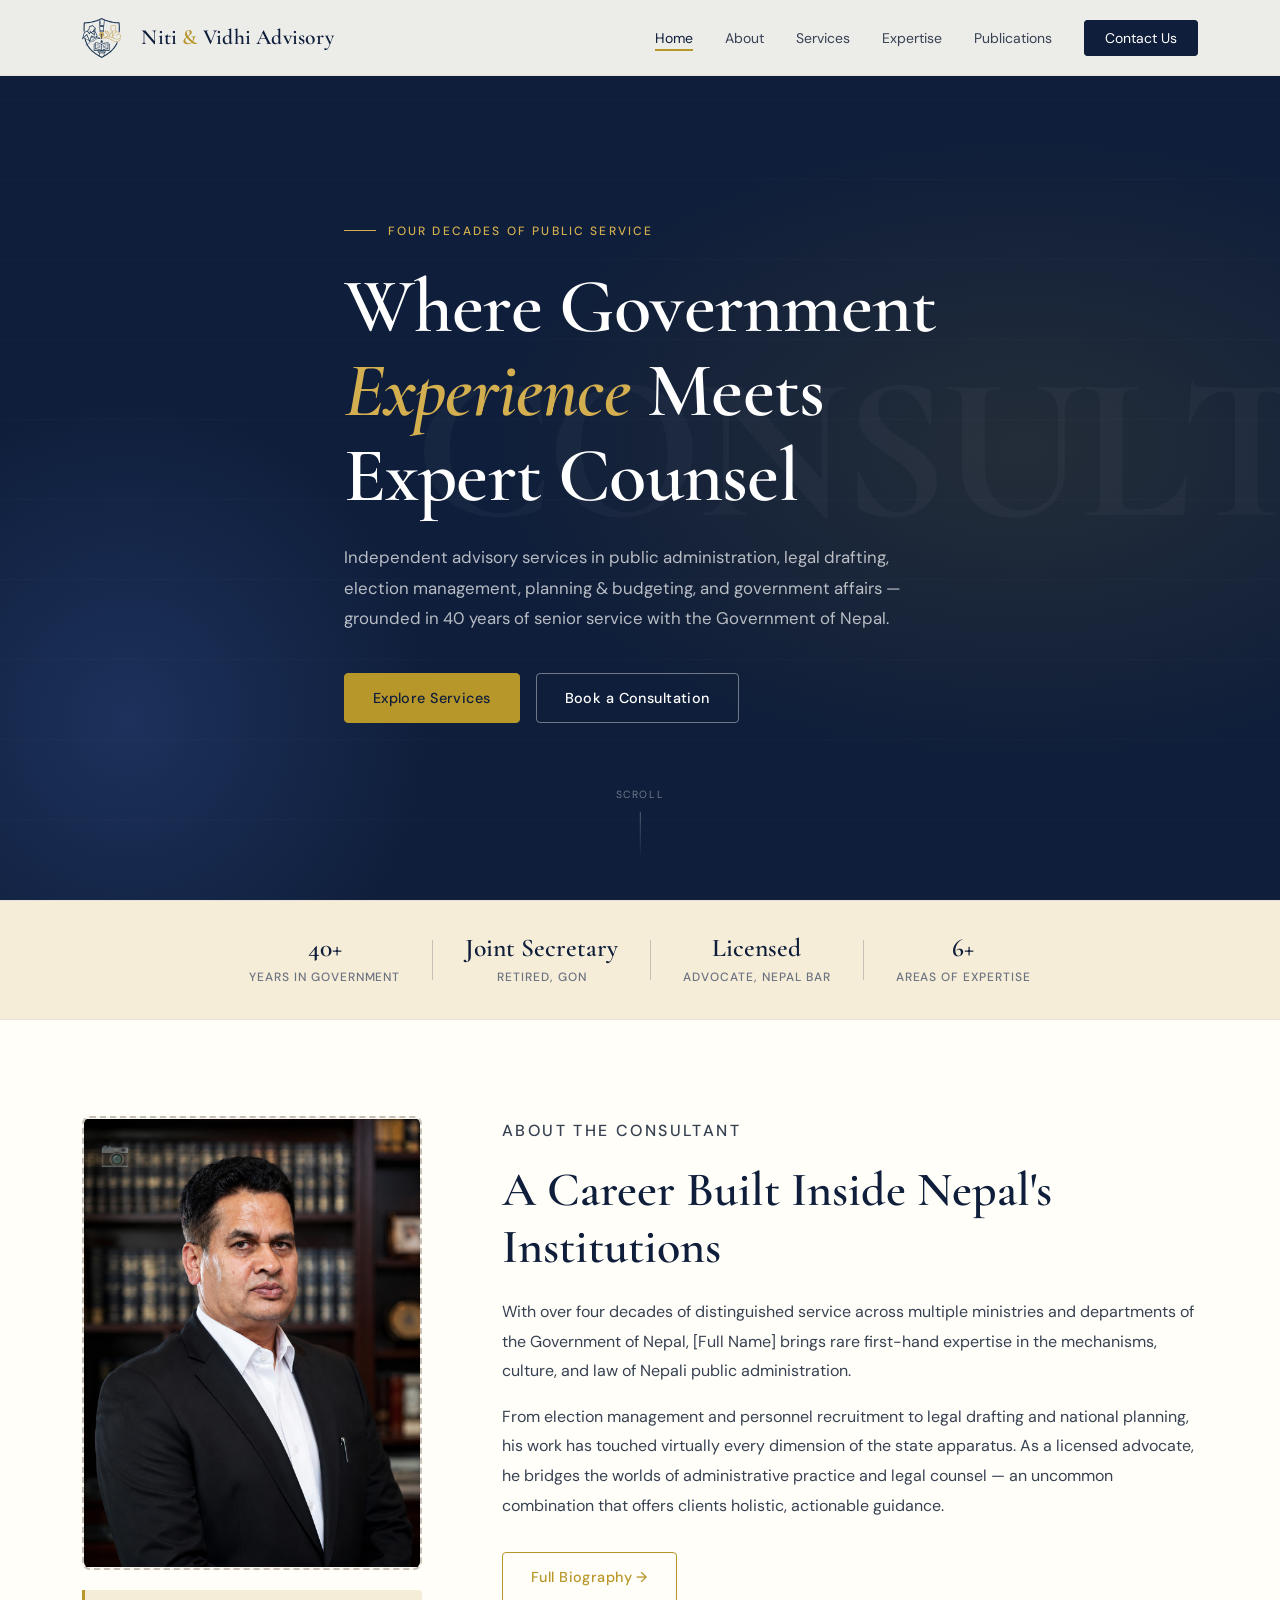
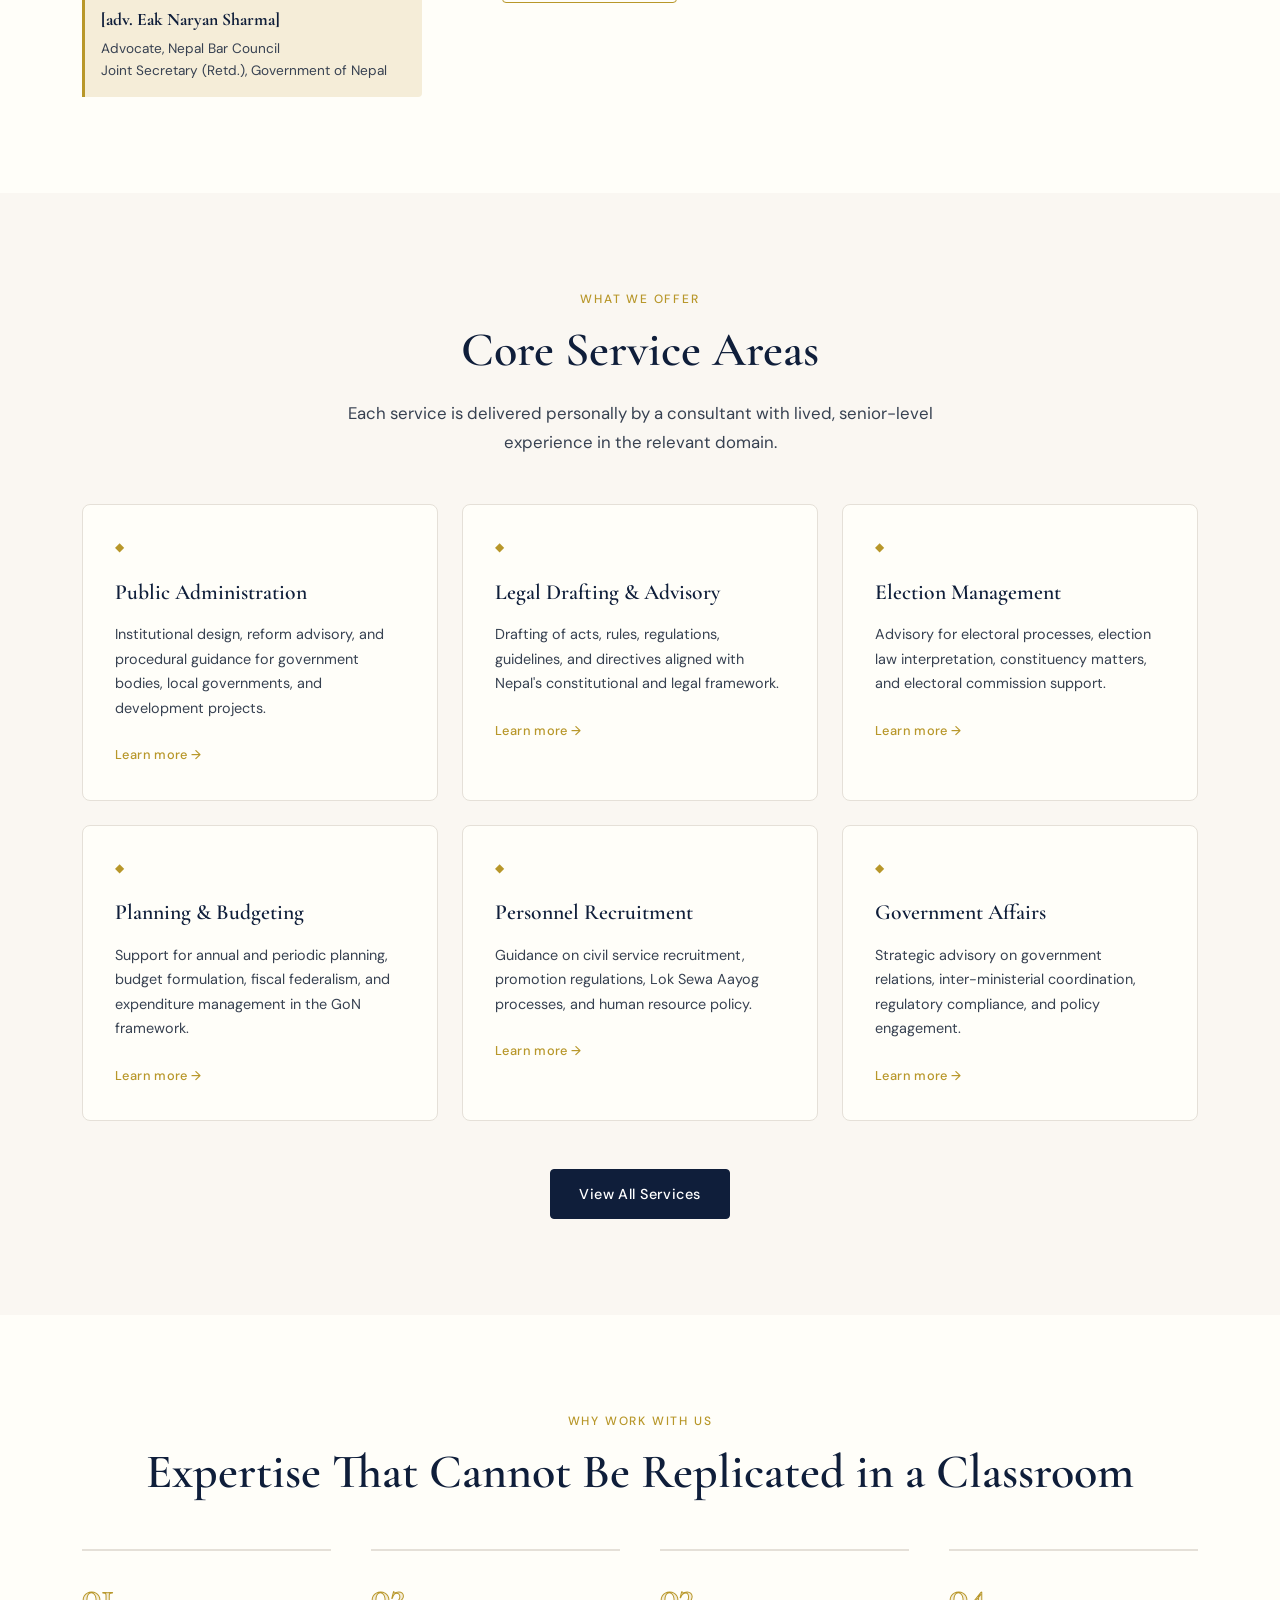
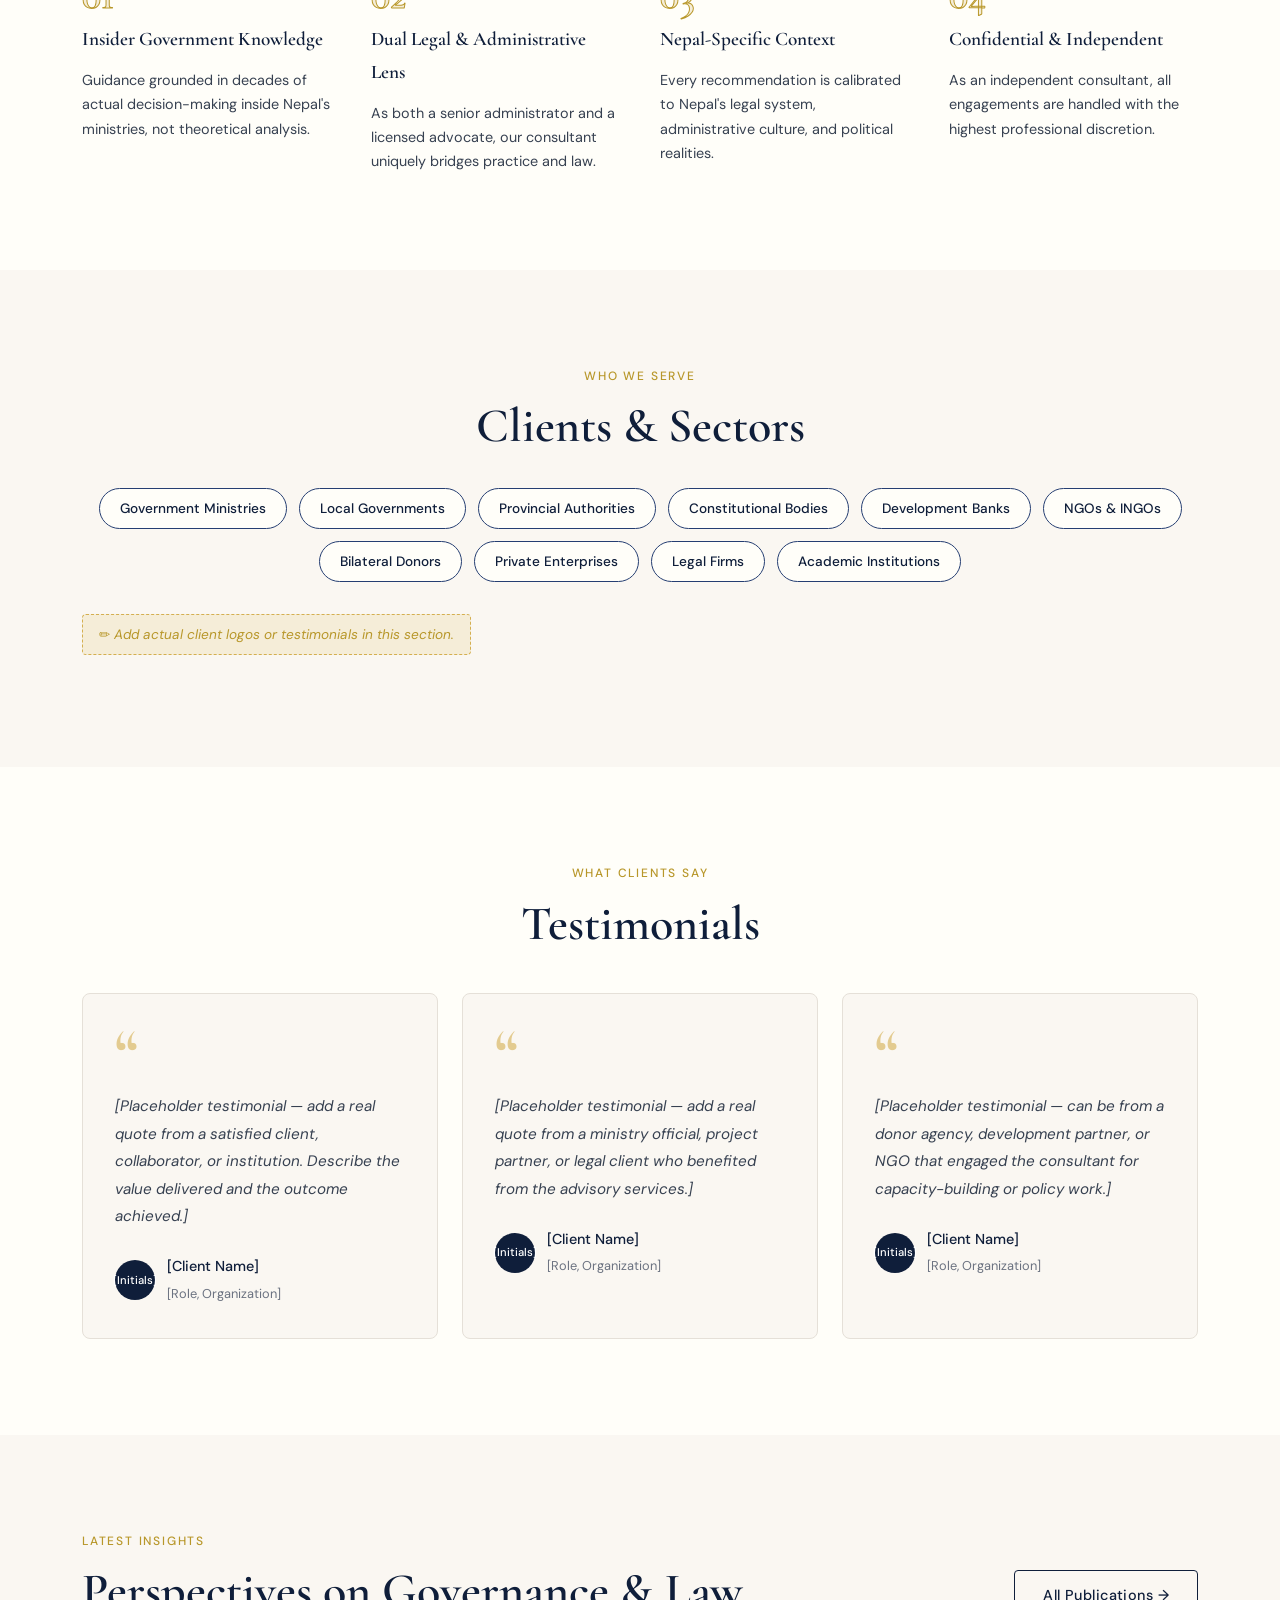
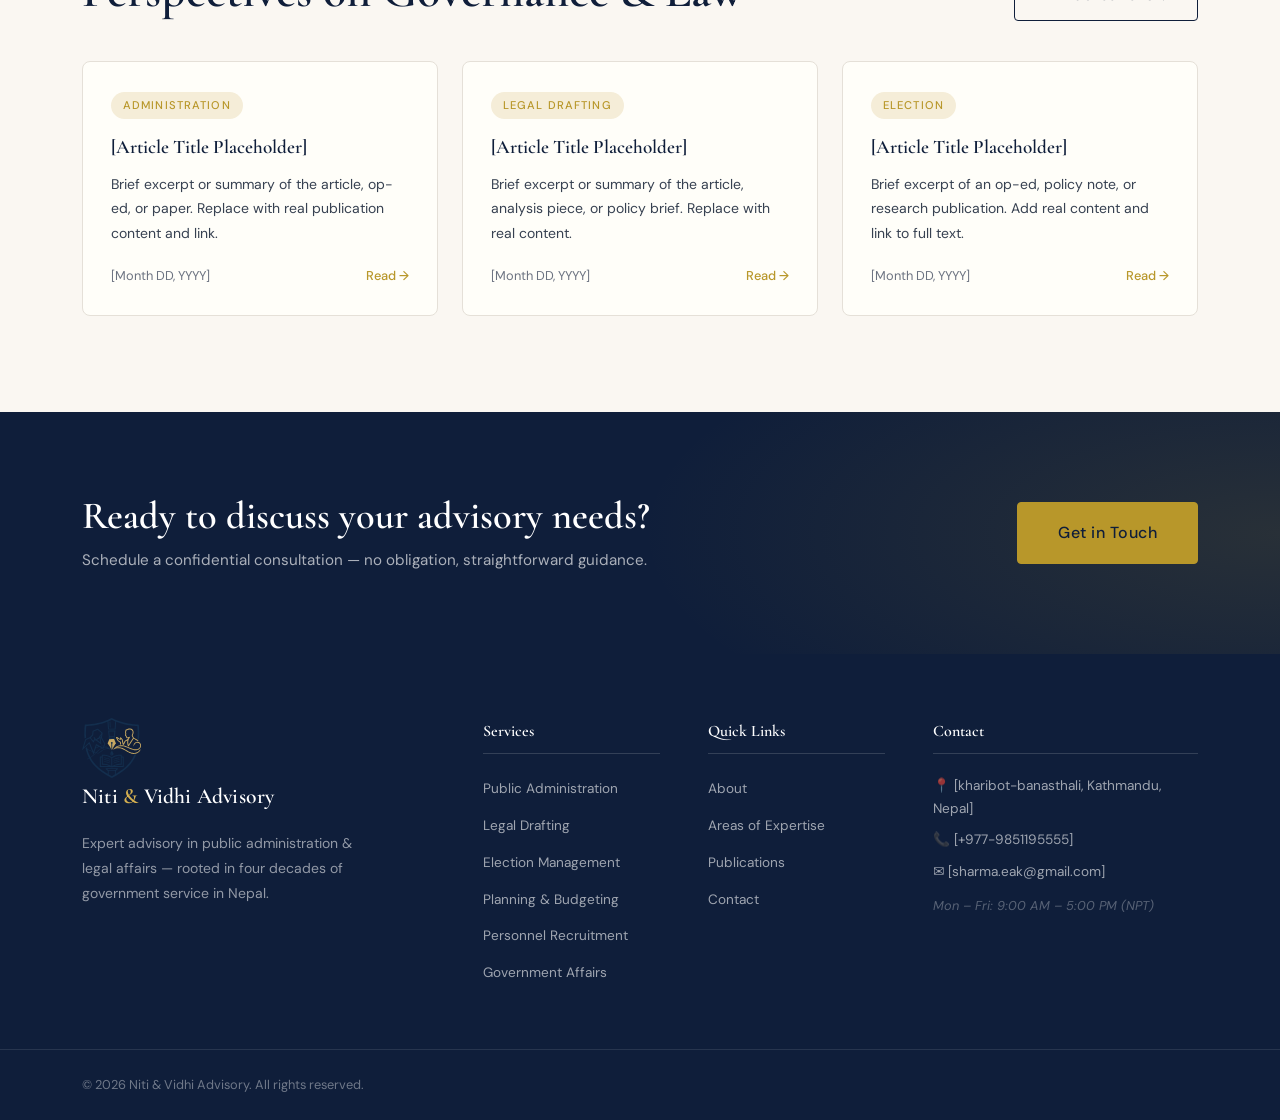
==== index.html @ 0cc8df4c "Add files via upload" ====
<!DOCTYPE html>
<html lang="en">
<head>
  <meta charset="UTF-8" />
  <meta name="viewport" content="width=device-width, initial-scale=1.0" />
  <title>Sharma Consult | Public Administration & Legal Advisory</title>
  <meta name="description" content="Expert consulting in public administration, legal drafting, election management, planning & budgeting, and government affairs in Nepal." />
  <link rel="preconnect" href="https://fonts.googleapis.com" />
  <link href="https://fonts.googleapis.com/css2?family=Cormorant+Garamond:ital,wght@0,400;0,500;0,600;0,700;1,400;1,600&family=DM+Sans:wght@300;400;500&display=swap" rel="stylesheet" />
  <link rel="stylesheet" href="css/style.css" />
</head>
<body>

  <!-- ========== NAVIGATION ========== -->
  <header class="site-header" id="site-header">
    <nav class="nav-container">
      
      <a href="/index.html" class="logo">
      <img src="/assets/small_logo.svg" alt="Niti & Vidhi Advisory Logo" class="logo-image">
      <span class="logo-text">Niti <span class="logo-accent">&</span> Vidhi Advisory</span>
      </a>
      <!--<a href="index.html" class="logo">
        <span class="logo-mark">&#x2767;</span>
        <span class="logo-text">Sharma<span class="logo-accent">Consult</span></span>
      </a>-->
      <ul class="nav-links" id="nav-links">
        <li><a href="/index.html" class="nav-link active">Home</a></li>
        <li><a href="/pages/about.html" class="nav-link">About</a></li>
        <li><a href="/pages/services.html" class="nav-link">Services</a></li>
        <li><a href="/pages/expertise.html" class="nav-link">Expertise</a></li>
        <li><a href="/pages/publications.html" class="nav-link">Publications</a></li>
        <li><a href="/pages/contact.html" class="nav-link cta-nav">Contact Us</a></li>
      </ul>
      <button class="hamburger" id="hamburger" aria-label="Toggle menu">
        <span></span><span></span><span></span>
      </button>
    </nav>
  </header>

  <main>

    <!-- ========== HERO SECTION ========== -->
    <section class="hero">
      <div class="hero-bg-text">CONSULT</div>
      <div class="hero-content">
        <p class="hero-tagline">Four Decades of Public Service</p>
        <h1 class="hero-heading">
          Where Government<br />
          <em>Experience</em> Meets<br />
          Expert Counsel
        </h1>
        <p class="hero-sub">
          Independent advisory services in public administration, legal drafting,
          election management, planning &amp; budgeting, and government affairs — 
          grounded in 40 years of senior service with the Government of Nepal.
        </p>
        <div class="hero-actions">
          <a href="pages/services.html" class="btn btn-primary">Explore Services</a>
          <a href="pages/contact.html" class="btn btn-ghost">Book a Consultation</a>
        </div>
      </div>
      <div class="hero-scroll-indicator">
        <span>Scroll</span>
        <div class="scroll-line"></div>
      </div>
    </section>

    <!-- ========== CREDENTIAL STRIP ========== -->
    <section class="credential-strip">
      <div class="strip-inner">
        <div class="credential-item">
          <span class="cred-number">40+</span>
          <span class="cred-label">Years in Government</span>
        </div>
        <div class="credential-divider"></div>
        <div class="credential-item">
          <span class="cred-number">Joint&nbsp;Secretary</span>
          <span class="cred-label">Retired, GoN</span>
        </div>
        <div class="credential-divider"></div>
        <div class="credential-item">
          <span class="cred-number">Licensed</span>
          <span class="cred-label">Advocate, Nepal Bar</span>
        </div>
        <div class="credential-divider"></div>
        <div class="credential-item">
          <span class="cred-number">6+</span>
          <span class="cred-label">Areas of Expertise</span>
        </div>
      </div>
    </section>

    <!-- ========== ABOUT SNAPSHOT ========== -->
    <section class="section about-snapshot">
      <div class="container two-col">
        <div class="about-img-col">
          <div class="portrait-placeholder">
            <img src="assets/portrait.png" alt="[adv. Eak Naryan Sharma], Joint Secretary (Retd.)" />
            
          </div>
          <div class="portrait-caption">
            <strong>[adv. Eak Naryan Sharma]</strong>
            Advocate, Nepal Bar Council<br />
            Joint Secretary (Retd.), Government of Nepal
          </div>
        </div>
        <div class="about-text-col">
          <p class="section-label">About the Consultant</p>
          <h2 class="section-heading">A Career Built Inside Nepal's Institutions</h2>
          <p>
            With over four decades of distinguished service across multiple ministries
            and departments of the Government of Nepal, [Full Name] brings rare
            first-hand expertise in the mechanisms, culture, and law of Nepali
            public administration.
          </p>
          <p>
            From election management and personnel recruitment to legal drafting and
            national planning, his work has touched virtually every dimension of the
            state apparatus. As a licensed advocate, he bridges the worlds of
            administrative practice and legal counsel — an uncommon combination that
            offers clients holistic, actionable guidance.
          </p>
          <!--<p class="placeholder-note">
            ✏️ <em>Placeholder — replace with full biography of the consultant.</em>
          </p>-->
          <a href="pages/about.html" class="btn btn-outline">Full Biography &rarr;</a>
        </div>
      </div>
    </section>

    <!-- ========== SERVICES OVERVIEW ========== -->
    <section class="section services-overview bg-muted">
      <div class="container">
        <p class="section-label center">What We Offer</p>
        <h2 class="section-heading center">Core Service Areas</h2>
        <p class="section-intro center">
          Each service is delivered personally by a consultant with lived, senior-level
          experience in the relevant domain.
        </p>
        <div class="services-grid">

          <a href="pages/services.html#administration" class="service-card">
            <div class="service-icon">&#9670;</div>
            <h3>Public Administration</h3>
            <p>Institutional design, reform advisory, and procedural guidance for government bodies, local governments, and development projects.</p>
            <span class="card-link">Learn more &rarr;</span>
          </a>

          <a href="pages/services.html#legal" class="service-card">
            <div class="service-icon">&#9670;</div>
            <h3>Legal Drafting &amp; Advisory</h3>
            <p>Drafting of acts, rules, regulations, guidelines, and directives aligned with Nepal's constitutional and legal framework.</p>
            <span class="card-link">Learn more &rarr;</span>
          </a>

          <a href="pages/services.html#election" class="service-card">
            <div class="service-icon">&#9670;</div>
            <h3>Election Management</h3>
            <p>Advisory for electoral processes, election law interpretation, constituency matters, and electoral commission support.</p>
            <span class="card-link">Learn more &rarr;</span>
          </a>

          <a href="pages/services.html#planning" class="service-card">
            <div class="service-icon">&#9670;</div>
            <h3>Planning &amp; Budgeting</h3>
            <p>Support for annual and periodic planning, budget formulation, fiscal federalism, and expenditure management in the GoN framework.</p>
            <span class="card-link">Learn more &rarr;</span>
          </a>

          <a href="pages/services.html#recruitment" class="service-card">
            <div class="service-icon">&#9670;</div>
            <h3>Personnel Recruitment</h3>
            <p>Guidance on civil service recruitment, promotion regulations, Lok Sewa Aayog processes, and human resource policy.</p>
            <span class="card-link">Learn more &rarr;</span>
          </a>

          <a href="pages/services.html#government-affairs" class="service-card">
            <div class="service-icon">&#9670;</div>
            <h3>Government Affairs</h3>
            <p>Strategic advisory on government relations, inter-ministerial coordination, regulatory compliance, and policy engagement.</p>
            <span class="card-link">Learn more &rarr;</span>
          </a>

        </div>
        <div class="center" style="margin-top: 3rem;">
          <a href="pages/services.html" class="btn btn-primary">View All Services</a>
        </div>
      </div>
    </section>

  
    <!-- ========== WHY CHOOSE US ========== -->
    <section class="section why-us">
      <div class="container">
        <p class="section-label center">Why Work With Us</p>
        <h2 class="section-heading center">Expertise That Cannot Be Replicated in a Classroom</h2>
        <div class="why-grid">
          <div class="why-item">
            <div class="why-num">01</div>
            <h4>Insider Government Knowledge</h4>
            <p>Guidance grounded in decades of actual decision-making inside Nepal's ministries, not theoretical analysis.</p>
          </div>
          <div class="why-item">
            <div class="why-num">02</div>
            <h4>Dual Legal &amp; Administrative Lens</h4>
            <p>As both a senior administrator and a licensed advocate, our consultant uniquely bridges practice and law.</p>
          </div>
          <div class="why-item">
            <div class="why-num">03</div>
            <h4>Nepal-Specific Context</h4>
            <p>Every recommendation is calibrated to Nepal's legal system, administrative culture, and political realities.</p>
          </div>
          <div class="why-item">
            <div class="why-num">04</div>
            <h4>Confidential &amp; Independent</h4>
            <p>As an independent consultant, all engagements are handled with the highest professional discretion.</p>
          </div>
        </div>
      </div>
    </section>

    <!-- ========== CLIENTS / SECTORS ========== -->
    <section class="section sectors bg-muted">
      <div class="container">
        <p class="section-label center">Who We Serve</p>
        <h2 class="section-heading center">Clients &amp; Sectors</h2>
        <div class="sectors-grid">
          <div class="sector-pill">Government Ministries</div>
          <div class="sector-pill">Local Governments</div>
          <div class="sector-pill">Provincial Authorities</div>
          <div class="sector-pill">Constitutional Bodies</div>
          <div class="sector-pill">Development Banks</div>
          <div class="sector-pill">NGOs &amp; INGOs</div>
          <div class="sector-pill">Bilateral Donors</div>
          <div class="sector-pill">Private Enterprises</div>
          <div class="sector-pill">Legal Firms</div>
          <div class="sector-pill">Academic Institutions</div>
        </div>
        <p class="placeholder-note center" style="margin-top: 2rem;">
          ✏️ <em>Add actual client logos or testimonials in this section.</em>
        </p>
      </div>
    </section>

    <!-- ========== TESTIMONIALS ========== -->
    <section class="section testimonials">
      <div class="container">
        <p class="section-label center">What Clients Say</p>
        <h2 class="section-heading center">Testimonials</h2>
        <div class="testimonials-grid">

          <div class="testimonial-card">
            <div class="quote-mark">&ldquo;</div>
            <p class="testimonial-text">
              [Placeholder testimonial — add a real quote from a satisfied client, collaborator, or institution. Describe the value delivered and the outcome achieved.]
            </p>
            <div class="testimonial-author">
              <div class="author-avatar">[Initials]</div>
              <div>
                <strong>[Client Name]</strong>
                <span>[Role, Organization]</span>
              </div>
            </div>
          </div>

          <div class="testimonial-card">
            <div class="quote-mark">&ldquo;</div>
            <p class="testimonial-text">
              [Placeholder testimonial — add a real quote from a ministry official, project partner, or legal client who benefited from the advisory services.]
            </p>
            <div class="testimonial-author">
              <div class="author-avatar">[Initials]</div>
              <div>
                <strong>[Client Name]</strong>
                <span>[Role, Organization]</span>
              </div>
            </div>
          </div>

          <div class="testimonial-card">
            <div class="quote-mark">&ldquo;</div>
            <p class="testimonial-text">
              [Placeholder testimonial — can be from a donor agency, development partner, or NGO that engaged the consultant for capacity-building or policy work.]
            </p>
            <div class="testimonial-author">
              <div class="author-avatar">[Initials]</div>
              <div>
                <strong>[Client Name]</strong>
                <span>[Role, Organization]</span>
              </div>
            </div>
          </div>

        </div>
      </div>
    </section>

    <!-- ========== LATEST INSIGHTS ========== -->
    <section class="section insights bg-muted">
      <div class="container">
        <p class="section-label">Latest Insights</p>
        <div class="insights-header">
          <h2 class="section-heading">Perspectives on Governance &amp; Law</h2>
          <a href="pages/publications.html" class="btn btn-ghost">All Publications &rarr;</a>
        </div>
        <div class="insights-grid">

          <article class="insight-card">
            <div class="insight-tag">Administration</div>
            <h3 class="insight-title">[Article Title Placeholder]</h3>
            <p class="insight-excerpt">Brief excerpt or summary of the article, op-ed, or paper. Replace with real publication content and link.</p>
            <div class="insight-meta">
              <span>[Month DD, YYYY]</span>
              <a href="#" class="read-more">Read &rarr;</a>
            </div>
          </article>

          <article class="insight-card">
            <div class="insight-tag">Legal Drafting</div>
            <h3 class="insight-title">[Article Title Placeholder]</h3>
            <p class="insight-excerpt">Brief excerpt or summary of the article, analysis piece, or policy brief. Replace with real content.</p>
            <div class="insight-meta">
              <span>[Month DD, YYYY]</span>
              <a href="#" class="read-more">Read &rarr;</a>
            </div>
          </article>

          <article class="insight-card">
            <div class="insight-tag">Election</div>
            <h3 class="insight-title">[Article Title Placeholder]</h3>
            <p class="insight-excerpt">Brief excerpt of an op-ed, policy note, or research publication. Add real content and link to full text.</p>
            <div class="insight-meta">
              <span>[Month DD, YYYY]</span>
              <a href="#" class="read-more">Read &rarr;</a>
            </div>
          </article>

        </div>
      </div>
    </section>

    <!-- ========== CTA BANNER ========== -->
    <section class="cta-banner">
      <div class="container cta-inner">
        <div>
          <h2 class="cta-heading">Ready to discuss your advisory needs?</h2>
          <p class="cta-sub">Schedule a confidential consultation — no obligation, straightforward guidance.</p>
        </div>
        <a href="pages/contact.html" class="btn btn-primary btn-large">Get in Touch</a>
      </div>
    </section>

  </main>

  <!-- ========== FOOTER ========== -->
  <footer class="site-footer">
    <div class="container footer-grid">
      <div class="footer-brand">
        <a href="/index.html" class="logo-footer">
          <img src="/assets/small_logo.svg" alt="Niti & Vidhi Advisory Logo" class="logo-image-footer">
          <span class="logo-text">Niti <span class="logo-accent">&</span> Vidhi Advisory</span>
        </a>      
        <p class="footer-tagline">Expert advisory in public administration &amp; legal affairs — rooted in four decades of government service in Nepal.</p>
      </div>
      <div class="footer-col">
        <h4>Services</h4>
        <ul>
          <li><a href="/pages/services.html#administration">Public Administration</a></li>
          <li><a href="/pages/services.html#legal">Legal Drafting</a></li>
          <li><a href="/pages/services.html#election">Election Management</a></li>
          <li><a href="/pages/services.html#planning">Planning &amp; Budgeting</a></li>
          <li><a href="/pages/services.html#recruitment">Personnel Recruitment</a></li>
          <li><a href="/pages/services.html#government-affairs">Government Affairs</a></li>
        </ul>
      </div>
      <div class="footer-col">
        <h4>Quick Links</h4>
        <ul>
          <li><a href="/pages/about.html">About</a></li>
          <li><a href="/pages/expertise.html">Areas of Expertise</a></li>
          <li><a href="/pages/publications.html">Publications</a></li>
          <li><a href="/pages/contact.html">Contact</a></li>
        </ul>
      </div>
      <div class="footer-col footer-contact">
        <h4>Contact</h4>
        <p>&#128205; [kharibot-banasthali, Kathmandu, Nepal]</p>
        <p>&#128222; [+977-9851195555]</p>
        <p>&#9993; [sharma.eak@gmail.com]</p>
        <p class="footer-hours">Mon – Fri: 9:00 AM – 5:00 PM (NPT)</p>
      </div>
    </div>
    <div class="footer-bottom">
      <div class="container footer-bottom-inner">
        <p>&copy; 2026 Niti & Vidhi Advisory. All rights reserved.</p>
    
      </div>
    </div>
  </footer>

  <script src="js/main.js"></script>
</body>
</html>
---- css/style.css ----
/* ============================================================
   NEPGOV CONSULT — Main Stylesheet
   Aesthetic: Refined Editorial | Deep Navy × Warm Gold
   Fonts: Cormorant Garamond (headings) + DM Sans (body)
   ============================================================ */

/* ---- RESET & BASE ---- */
*, *::before, *::after { box-sizing: border-box; margin: 0; padding: 0; }

:root {
  --navy:        #0F1E3A;
  --navy-mid:    #1A3160;
  --navy-light:  #253E72;
  --gold:        #B8972A;
  --gold-light:  #D4AF50;
  --gold-pale:   #F5EDD8;
  --cream:       #FAF7F2;
  --warm-white:  #FFFEF9;
  --text-dark:   #111827;
  --text-mid:    #374151;
  --text-muted:  #6B7280;
  --border:      #E5E0D8;
  --border-dark: #C8C0B4;

  --ff-serif: 'Cormorant Garamond', Georgia, serif;
  --ff-sans:  'DM Sans', system-ui, sans-serif;

  --section-pad: 6rem 0;
  --container-max: 1180px;
  --nav-h: 76px;

  --radius-sm: 4px;
  --radius-md: 8px;
  --radius-lg: 16px;

  --shadow-sm:  0 2px 8px rgba(15,30,58,0.08);
  --shadow-md:  0 6px 24px rgba(15,30,58,0.12);
  --shadow-lg:  0 16px 48px rgba(15,30,58,0.16);

  --transition: 0.28s cubic-bezier(0.4, 0, 0.2, 1);
}

html { scroll-behavior: smooth; font-size: 16px; }

.logo {
  display: flex;
  align-items: center; /* Centers the logo image and text vertically */
  text-decoration: none;
}

.logo-image {
  height: 40px;       /* Adjust this height to match your navbar size */
  width: auto;        /* Keeps the aspect ratio perfectly proportional */
  margin-right: 12px; /* Adds a clean space between the logo and the text */
}
.logo-image-footer {
  height: 60px;       /* Adjust this height to match your navbar size */
  width: auto;        /* Keeps the aspect ratio perfectly proportional */;
}

body {
  font-family: var(--ff-sans);
  color: var(--text-dark);
  background: var(--warm-white);
  line-height: 1.7;
  -webkit-font-smoothing: antialiased;
}

img { max-width: 100%; display: block; }
a { color: inherit; text-decoration: none; }
ul { list-style: none; }

/* ---- UTILITY ---- */
.container {
  max-width: var(--container-max);
  margin: 0 auto;
  padding: 0 2rem;
}
.section { padding: var(--section-pad); }
.bg-muted { background: var(--cream); }
.center { text-align: center; }

.section-label {
  font-family: var(--ff-sans);
  font-size: 0.75rem;
  font-weight: 500;
  letter-spacing: 0.15em;
  text-transform: uppercase;
  color: var(--gold);
  margin-bottom: 0.75rem;
  display: block;
}
.section-heading {
  font-family: var(--ff-serif);
  font-size: clamp(2rem, 4vw, 3rem);
  font-weight: 600;
  color: var(--navy);
  line-height: 1.2;
  margin-bottom: 1.25rem;
}
.section-intro {
  font-size: 1.05rem;
  color: var(--text-mid);
  max-width: 600px;
  margin: 0 auto 3rem;
}

.placeholder-note {
  font-size: 0.85rem;
  color: var(--gold);
  background: var(--gold-pale);
  border: 1px dashed var(--gold-light);
  border-radius: var(--radius-sm);
  padding: 0.5rem 1rem;
  margin: 1rem 0;
  display: inline-block;
}

/* ---- BUTTONS ---- */
.btn {
  display: inline-flex;
  align-items: center;
  gap: 0.4rem;
  font-family: var(--ff-sans);
  font-size: 0.9rem;
  font-weight: 500;
  letter-spacing: 0.03em;
  padding: 0.75rem 1.75rem;
  border-radius: var(--radius-sm);
  border: 1.5px solid transparent;
  cursor: pointer;
  transition: var(--transition);
  white-space: nowrap;
}
.btn-primary {
  background: var(--navy);
  color: #fff;
  border-color: var(--navy);
}
.btn-primary:hover {
  background: var(--navy-mid);
  border-color: var(--navy-mid);
  box-shadow: var(--shadow-md);
  transform: translateY(-2px);
}
.btn-ghost {
  background: transparent;
  color: var(--navy);
  border-color: var(--navy);
}
.btn-ghost:hover {
  background: var(--navy);
  color: #fff;
  transform: translateY(-2px);
}
.btn-outline {
  background: transparent;
  color: var(--gold);
  border-color: var(--gold);
}
.btn-outline:hover {
  background: var(--gold);
  color: #fff;
  transform: translateY(-2px);
}
.btn-large { padding: 1rem 2.5rem; font-size: 1rem; }

/* ============================================================
   NAVIGATION
   ============================================================ */
.site-header {
  position: fixed;
  top: 0; left: 0; right: 0;
  z-index: 100;
  height: var(--nav-h);
  background: rgba(255,254,249,0.92);
  backdrop-filter: blur(12px);
  border-bottom: 1px solid var(--border);
  transition: box-shadow var(--transition);
}
.site-header.scrolled { box-shadow: var(--shadow-sm); }

.nav-container {
  max-width: var(--container-max);
  margin: 0 auto;
  padding: 0 2rem;
  height: 100%;
  display: flex;
  align-items: center;
  justify-content: space-between;
}

.logo {
  display: flex;
  align-items: center;
  gap: 0.5rem;
  text-decoration: none;
}
.logo-mark {
  font-size: 1.4rem;
  color: var(--gold);
  line-height: 1;
}
.logo-text {
  font-family: var(--ff-serif);
  font-size: 1.35rem;
  font-weight: 600;
  color: var(--navy);
  letter-spacing: 0.01em;
}
.logo-accent { color: var(--gold); }
.logo-footer .logo-text { color: #fff; }
.logo-footer .logo-mark { color: var(--gold-light); }
.logo-footer .logo-accent { color: var(--gold-light); }

.nav-links {
  display: flex;
  align-items: center;
  gap: 2rem;
}
.nav-link {
  font-size: 0.875rem;
  font-weight: 400;
  color: var(--text-mid);
  position: relative;
  transition: color var(--transition);
}
.nav-link::after {
  content: '';
  position: absolute;
  bottom: -4px; left: 0; right: 0;
  height: 1.5px;
  background: var(--gold);
  transform: scaleX(0);
  transition: transform var(--transition);
  transform-origin: left;
}
.nav-link:hover, .nav-link.active { color: var(--navy); }
.nav-link:hover::after, .nav-link.active::after { transform: scaleX(1); }
.cta-nav {
  color: #fff !important;
  background: var(--navy);
  padding: 0.5rem 1.25rem;
  border-radius: var(--radius-sm);
  border: 1px solid var(--navy);
}
.cta-nav::after { display: none; }
.cta-nav:hover { background: var(--navy-mid) !important; color: #fff !important; }

.hamburger {
  display: none;
  flex-direction: column;
  gap: 5px;
  background: none;
  border: none;
  cursor: pointer;
  padding: 4px;
}
.hamburger span {
  display: block;
  width: 24px;
  height: 2px;
  background: var(--navy);
  transition: var(--transition);
  transform-origin: center;
}
.hamburger.open span:nth-child(1) { transform: rotate(45deg) translate(5px, 5px); }
.hamburger.open span:nth-child(2) { opacity: 0; }
.hamburger.open span:nth-child(3) { transform: rotate(-45deg) translate(5px, -5px); }

/* ============================================================
   HERO
   ============================================================ */
.hero {
  min-height: 100vh;
  background: var(--navy);
  display: flex;
  align-items: center;
  justify-content: center;
  position: relative;
  overflow: hidden;
  padding: calc(var(--nav-h) + 4rem) 2rem 6rem;
}

.hero::before {
  content: '';
  position: absolute;
  inset: 0;
  background:
    radial-gradient(ellipse 60% 50% at 80% 50%, rgba(184,151,42,0.12) 0%, transparent 70%),
    radial-gradient(ellipse 40% 60% at 10% 80%, rgba(37,62,114,0.6) 0%, transparent 60%);
}

/* Decorative line pattern */
.hero::after {
  content: '';
  position: absolute;
  top: 0; left: 0; right: 0; bottom: 0;
  background-image: repeating-linear-gradient(
    0deg,
    rgba(255,255,255,0.02) 0px,
    rgba(255,255,255,0.02) 1px,
    transparent 1px,
    transparent 80px
  );
  pointer-events: none;
}

.hero-bg-text {
  position: absolute;
  right: -2%;
  top: 50%;
  transform: translateY(-50%);
  font-family: var(--ff-serif);
  font-size: clamp(100px, 16vw, 220px);
  font-weight: 700;
  color: rgba(255,255,255,0.03);
  letter-spacing: -0.03em;
  pointer-events: none;
  user-select: none;
  line-height: 1;
}

.hero-content {
  max-width: 760px;
  position: relative;
  z-index: 2;
  animation: heroFadeIn 1s ease both;
}

@keyframes heroFadeIn {
  from { opacity: 0; transform: translateY(24px); }
  to   { opacity: 1; transform: translateY(0); }
}

.hero-tagline {
  font-size: 0.75rem;
  letter-spacing: 0.18em;
  text-transform: uppercase;
  color: var(--gold-light);
  font-weight: 500;
  margin-bottom: 1.5rem;
  display: flex;
  align-items: center;
  gap: 0.75rem;
}
.hero-tagline::before {
  content: '';
  display: inline-block;
  width: 32px;
  height: 1.5px;
  background: var(--gold-light);
}

.hero-heading {
  font-family: var(--ff-serif);
  font-size: clamp(2.8rem, 6vw, 5rem);
  font-weight: 600;
  color: #fff;
  line-height: 1.1;
  margin-bottom: 1.5rem;
  letter-spacing: -0.01em;
}
.hero-heading em {
  font-style: italic;
  color: var(--gold-light);
}

.hero-sub {
  font-size: 1.05rem;
  color: rgba(255,255,255,0.7);
  max-width: 560px;
  line-height: 1.8;
  margin-bottom: 2.5rem;
}

.hero-actions {
  display: flex;
  gap: 1rem;
  flex-wrap: wrap;
}
.hero-actions .btn-primary {
  background: var(--gold);
  border-color: var(--gold);
  color: var(--navy);
  font-weight: 500;
}
.hero-actions .btn-primary:hover {
  background: var(--gold-light);
  border-color: var(--gold-light);
}
.hero-actions .btn-ghost {
  border-color: rgba(255,255,255,0.4);
  color: #fff;
}
.hero-actions .btn-ghost:hover {
  background: rgba(255,255,255,0.1);
  border-color: rgba(255,255,255,0.7);
}

.hero-scroll-indicator {
  position: absolute;
  bottom: 2.5rem;
  left: 50%;
  transform: translateX(-50%);
  display: flex;
  flex-direction: column;
  align-items: center;
  gap: 0.5rem;
  z-index: 2;
}
.hero-scroll-indicator span {
  font-size: 0.65rem;
  letter-spacing: 0.15em;
  text-transform: uppercase;
  color: rgba(255,255,255,0.4);
}
.scroll-line {
  width: 1px;
  height: 48px;
  background: linear-gradient(to bottom, rgba(255,255,255,0.3), transparent);
  animation: scrollPulse 2s ease infinite;
}
@keyframes scrollPulse {
  0%, 100% { opacity: 0.3; transform: scaleY(1); }
  50%       { opacity: 0.7; transform: scaleY(1.1); }
}

/* ============================================================
   CREDENTIAL STRIP
   ============================================================ */
.credential-strip {
  background: var(--gold-pale);
  border-top: 1px solid var(--border);
  border-bottom: 1px solid var(--border);
  padding: 2rem 0;
}
.strip-inner {
  max-width: var(--container-max);
  margin: 0 auto;
  padding: 0 2rem;
  display: flex;
  align-items: center;
  justify-content: center;
  flex-wrap: wrap;
  gap: 2rem;
}
.credential-item {
  display: flex;
  flex-direction: column;
  align-items: center;
  text-align: center;
}
.cred-number {
  font-family: var(--ff-serif);
  font-size: 1.6rem;
  font-weight: 600;
  color: var(--navy);
  line-height: 1.2;
}
.cred-label {
  font-size: 0.75rem;
  font-weight: 500;
  letter-spacing: 0.08em;
  text-transform: uppercase;
  color: var(--text-muted);
  margin-top: 0.2rem;
}
.credential-divider {
  width: 1px;
  height: 40px;
  background: var(--border-dark);
}

/* ============================================================
   ABOUT SNAPSHOT
   ============================================================ */
.two-col {
  display: grid;
  grid-template-columns: 340px 1fr;
  gap: 5rem;
  align-items: start;
}

.portrait-placeholder {
  aspect-ratio: 3/4;
  background: var(--cream);
  border: 2px dashed var(--border-dark);
  border-radius: var(--radius-md);
  display: flex;
  align-items: center;
  justify-content: center;
  position: relative;
  overflow: hidden;
}
.portrait-placeholder::before {
  content: '📷';
  position: absolute;
  top: 1rem; left: 1rem;
  font-size: 1.5rem;
  opacity: 0.4;
}
.portrait-inner {
  text-align: center;
  padding: 2rem;
}
.portrait-hint {
  font-family: var(--ff-serif);
  font-size: 1.1rem;
  color: var(--text-muted);
  margin-bottom: 0.5rem;
}
.portrait-hint-small {
  font-size: 0.75rem;
  color: var(--text-muted);
  opacity: 0.7;
}
.portrait-caption {
  margin-top: 1.25rem;
  font-size: 0.85rem;
  color: var(--text-mid);
  line-height: 1.6;
  padding: 1rem;
  border-left: 3px solid var(--gold);
  background: var(--gold-pale);
  border-radius: 0 var(--radius-sm) var(--radius-sm) 0;
}
.portrait-caption strong {
  display: block;
  font-family: var(--ff-serif);
  font-size: 1.1rem;
  color: var(--navy);
  margin-bottom: 0.25rem;
}

.about-text-col p {
  color: var(--text-mid);
  margin-bottom: 1rem;
  font-size: 1rem;
  line-height: 1.85;
}
.about-text-col .btn { margin-top: 1rem; }

/* ============================================================
   SERVICES GRID
   ============================================================ */
.services-grid {
  display: grid;
  grid-template-columns: repeat(auto-fit, minmax(300px, 1fr));
  gap: 1.5rem;
}

.service-card {
  background: var(--warm-white);
  border: 1px solid var(--border);
  border-radius: var(--radius-md);
  padding: 2rem;
  display: block;
  transition: var(--transition);
  position: relative;
  overflow: hidden;
}
.service-card::before {
  content: '';
  position: absolute;
  bottom: 0; left: 0; right: 0;
  height: 3px;
  background: linear-gradient(to right, var(--navy), var(--gold));
  transform: scaleX(0);
  transform-origin: left;
  transition: transform var(--transition);
}
.service-card:hover {
  border-color: var(--navy-light);
  box-shadow: var(--shadow-md);
  transform: translateY(-4px);
}
.service-card:hover::before { transform: scaleX(1); }

.service-icon {
  font-size: 0.75rem;
  color: var(--gold);
  margin-bottom: 1rem;
}
.service-card h3 {
  font-family: var(--ff-serif);
  font-size: 1.35rem;
  font-weight: 600;
  color: var(--navy);
  margin-bottom: 0.75rem;
}
.service-card p {
  font-size: 0.9rem;
  color: var(--text-mid);
  line-height: 1.7;
  margin-bottom: 1.25rem;
}
.card-link {
  font-size: 0.8rem;
  font-weight: 500;
  color: var(--gold);
  letter-spacing: 0.03em;
  transition: letter-spacing var(--transition);
}
.service-card:hover .card-link { letter-spacing: 0.08em; }

/* ============================================================
   WHY US
   ============================================================ */
.why-grid {
  display: grid;
  grid-template-columns: repeat(auto-fit, minmax(240px, 1fr));
  gap: 2.5rem;
  margin-top: 3rem;
}
.why-item {
  padding-top: 1.5rem;
  border-top: 2px solid var(--border);
  transition: border-color var(--transition);
}
.why-item:hover { border-color: var(--gold); }
.why-num {
  font-family: var(--ff-serif);
  font-size: 2.5rem;
  font-weight: 600;
  color: var(--gold-pale);
  line-height: 1;
  margin-bottom: 0.5rem;
  -webkit-text-stroke: 1px var(--gold);
}
.why-item h4 {
  font-family: var(--ff-serif);
  font-size: 1.2rem;
  font-weight: 600;
  color: var(--navy);
  margin-bottom: 0.75rem;
}
.why-item p {
  font-size: 0.9rem;
  color: var(--text-mid);
  line-height: 1.7;
}

/* ============================================================
   SECTORS
   ============================================================ */
.sectors-grid {
  display: flex;
  flex-wrap: wrap;
  gap: 0.75rem;
  justify-content: center;
  margin-top: 2rem;
}
.sector-pill {
  padding: 0.5rem 1.25rem;
  border: 1.5px solid var(--navy-light);
  border-radius: 100px;
  font-size: 0.85rem;
  font-weight: 500;
  color: var(--navy);
  background: var(--warm-white);
  transition: var(--transition);
  cursor: default;
}
.sector-pill:hover {
  background: var(--navy);
  color: #fff;
  border-color: var(--navy);
  transform: translateY(-2px);
}

/* ============================================================
   TESTIMONIALS
   ============================================================ */
.testimonials-grid {
  display: grid;
  grid-template-columns: repeat(auto-fit, minmax(280px, 1fr));
  gap: 1.5rem;
  margin-top: 2.5rem;
}
.testimonial-card {
  background: var(--cream);
  border: 1px solid var(--border);
  border-radius: var(--radius-md);
  padding: 2rem;
  position: relative;
}
.quote-mark {
  font-family: var(--ff-serif);
  font-size: 4rem;
  font-weight: 700;
  color: var(--gold-light);
  line-height: 0.8;
  margin-bottom: 1rem;
  display: block;
  opacity: 0.6;
}
.testimonial-text {
  font-size: 0.95rem;
  color: var(--text-mid);
  line-height: 1.8;
  font-style: italic;
  margin-bottom: 1.5rem;
}
.testimonial-author {
  display: flex;
  align-items: center;
  gap: 0.75rem;
}
.author-avatar {
  width: 40px;
  height: 40px;
  border-radius: 50%;
  background: var(--navy);
  color: #fff;
  display: flex;
  align-items: center;
  justify-content: center;
  font-size: 0.7rem;
  font-weight: 500;
  flex-shrink: 0;
}
.testimonial-author strong {
  display: block;
  font-size: 0.9rem;
  font-weight: 500;
  color: var(--navy);
}
.testimonial-author span {
  font-size: 0.8rem;
  color: var(--text-muted);
}

/* ============================================================
   INSIGHTS
   ============================================================ */
.insights-header {
  display: flex;
  align-items: flex-end;
  justify-content: space-between;
  margin-bottom: 2.5rem;
  gap: 1rem;
  flex-wrap: wrap;
}
.insights-header .section-heading { margin-bottom: 0; }
.insights-grid {
  display: grid;
  grid-template-columns: repeat(auto-fit, minmax(280px, 1fr));
  gap: 1.5rem;
}
.insight-card {
  background: var(--warm-white);
  border: 1px solid var(--border);
  border-radius: var(--radius-md);
  padding: 1.75rem;
  transition: var(--transition);
}
.insight-card:hover {
  border-color: var(--navy-light);
  box-shadow: var(--shadow-sm);
  transform: translateY(-3px);
}
.insight-tag {
  display: inline-block;
  font-size: 0.7rem;
  font-weight: 500;
  letter-spacing: 0.1em;
  text-transform: uppercase;
  color: var(--gold);
  background: var(--gold-pale);
  padding: 0.25rem 0.75rem;
  border-radius: 100px;
  margin-bottom: 1rem;
}
.insight-title {
  font-family: var(--ff-serif);
  font-size: 1.2rem;
  font-weight: 600;
  color: var(--navy);
  line-height: 1.3;
  margin-bottom: 0.75rem;
}
.insight-excerpt {
  font-size: 0.875rem;
  color: var(--text-mid);
  line-height: 1.75;
  margin-bottom: 1.25rem;
}
.insight-meta {
  display: flex;
  align-items: center;
  justify-content: space-between;
  font-size: 0.8rem;
  color: var(--text-muted);
}
.read-more {
  color: var(--gold);
  font-weight: 500;
  transition: letter-spacing var(--transition);
}
.read-more:hover { letter-spacing: 0.05em; }

/* ============================================================
   CTA BANNER
   ============================================================ */
.cta-banner {
  background: var(--navy);
  padding: 5rem 0;
  position: relative;
  overflow: hidden;
}
.cta-banner::before {
  content: '';
  position: absolute;
  inset: 0;
  background: radial-gradient(ellipse 50% 100% at 100% 50%, rgba(184,151,42,0.15), transparent);
}
.cta-inner {
  display: flex;
  align-items: center;
  justify-content: space-between;
  gap: 2rem;
  flex-wrap: wrap;
  position: relative;
}
.cta-heading {
  font-family: var(--ff-serif);
  font-size: clamp(1.6rem, 3vw, 2.4rem);
  font-weight: 600;
  color: #fff;
  line-height: 1.25;
  margin-bottom: 0.5rem;
}
.cta-sub {
  font-size: 0.95rem;
  color: rgba(255,255,255,0.65);
}
.cta-banner .btn-primary {
  background: var(--gold);
  border-color: var(--gold);
  color: var(--navy);
  flex-shrink: 0;
}
.cta-banner .btn-primary:hover {
  background: var(--gold-light);
  border-color: var(--gold-light);
}

/* ============================================================
   FOOTER
   ============================================================ */
.site-footer {
  background: var(--navy);
  color: rgba(255,255,255,0.75);
}
.footer-grid {
  display: grid;
  grid-template-columns: 2fr 1fr 1fr 1.5fr;
  gap: 3rem;
  padding: 4rem 2rem;
}
.footer-brand .footer-tagline {
  font-size: 0.875rem;
  line-height: 1.8;
  color: rgba(255,255,255,0.55);
  margin-top: 1rem;
  max-width: 280px;
}
.footer-col h4 {
  font-family: var(--ff-serif);
  font-size: 1rem;
  font-weight: 600;
  color: #fff;
  margin-bottom: 1.25rem;
  padding-bottom: 0.5rem;
  border-bottom: 1px solid rgba(255,255,255,0.15);
}
.footer-col ul { display: flex; flex-direction: column; gap: 0.6rem; }
.footer-col ul li a {
  font-size: 0.85rem;
  color: rgba(255,255,255,0.6);
  transition: color var(--transition);
}
.footer-col ul li a:hover { color: var(--gold-light); }
.footer-contact p {
  font-size: 0.85rem;
  margin-bottom: 0.5rem;
  color: rgba(255,255,255,0.6);
}
.footer-hours {
  margin-top: 0.75rem !important;
  font-size: 0.8rem !important;
  font-style: italic;
  opacity: 0.5;
}
.footer-bottom {
  border-top: 1px solid rgba(255,255,255,0.1);
  padding: 1.5rem 0;
}
.footer-bottom-inner {
  display: flex;
  align-items: center;
  justify-content: space-between;
  flex-wrap: wrap;
  gap: 1rem;
}
.footer-bottom p { font-size: 0.8rem; color: rgba(255,255,255,0.4); }
.footer-disclaimer { font-style: italic; color: var(--gold-light) !important; opacity: 0.7; }

/* ============================================================
   PAGE BANNER (used by inner pages)
   ============================================================ */
.page-banner {
  background: var(--navy);
  padding: calc(var(--nav-h) + 4rem) 0 4rem;
  position: relative;
  overflow: hidden;
}
.page-banner::before {
  content: '';
  position: absolute;
  inset: 0;
  background: radial-gradient(ellipse 50% 80% at 90% 50%, rgba(184,151,42,0.1), transparent);
}
.page-banner .container { position: relative; }
.page-banner-label {
  font-size: 0.7rem;
  letter-spacing: 0.18em;
  text-transform: uppercase;
  color: var(--gold-light);
  font-weight: 500;
  margin-bottom: 1rem;
  display: flex;
  align-items: center;
  gap: 0.75rem;
}
.page-banner-label::before {
  content: '';
  display: inline-block;
  width: 24px; height: 1.5px;
  background: var(--gold-light);
}
.page-banner h1 {
  font-family: var(--ff-serif);
  font-size: clamp(2.2rem, 5vw, 3.8rem);
  font-weight: 600;
  color: #fff;
  line-height: 1.15;
  max-width: 700px;
  margin-bottom: 1.25rem;
}
.page-banner p {
  font-size: 1rem;
  color: rgba(255,255,255,0.65);
  max-width: 560px;
  line-height: 1.8;
}

/* ============================================================
   RESPONSIVE
   ============================================================ */
@media (max-width: 960px) {
  .two-col { grid-template-columns: 1fr; }
  .about-img-col { max-width: 360px; }
  .footer-grid { grid-template-columns: 1fr 1fr; }
  .footer-brand { grid-column: 1 / -1; }
}

@media (max-width: 768px) {
  :root { --section-pad: 4rem 0; }

  .hamburger { display: flex; }

  .nav-links {
    position: fixed;
    top: var(--nav-h);
    left: 0; right: 0;
    background: var(--warm-white);
    flex-direction: column;
    padding: 2rem;
    gap: 1.25rem;
    border-bottom: 1px solid var(--border);
    box-shadow: var(--shadow-md);
    transform: translateY(-120%);
    opacity: 0;
    transition: transform var(--transition), opacity var(--transition);
    pointer-events: none;
  }
  .nav-links.open {
    transform: translateY(0);
    opacity: 1;
    pointer-events: all;
  }
  .cta-nav { width: fit-content; }

  .hero { padding: calc(var(--nav-h) + 3rem) 1.5rem 4rem; }
  .hero-bg-text { font-size: 80px; opacity: 0.02; }

  .strip-inner { gap: 1.25rem; }
  .credential-divider { display: none; }

  .footer-grid { grid-template-columns: 1fr; gap: 2rem; padding: 3rem 1.5rem; }
  .cta-inner { flex-direction: column; text-align: center; }
  .cta-inner .btn { width: 100%; justify-content: center; }
}

@media (max-width: 480px) {
  .hero-actions { flex-direction: column; }
  .hero-actions .btn { text-align: center; justify-content: center; }
  .services-grid { grid-template-columns: 1fr; }
  .testimonials-grid { grid-template-columns: 1fr; }
}
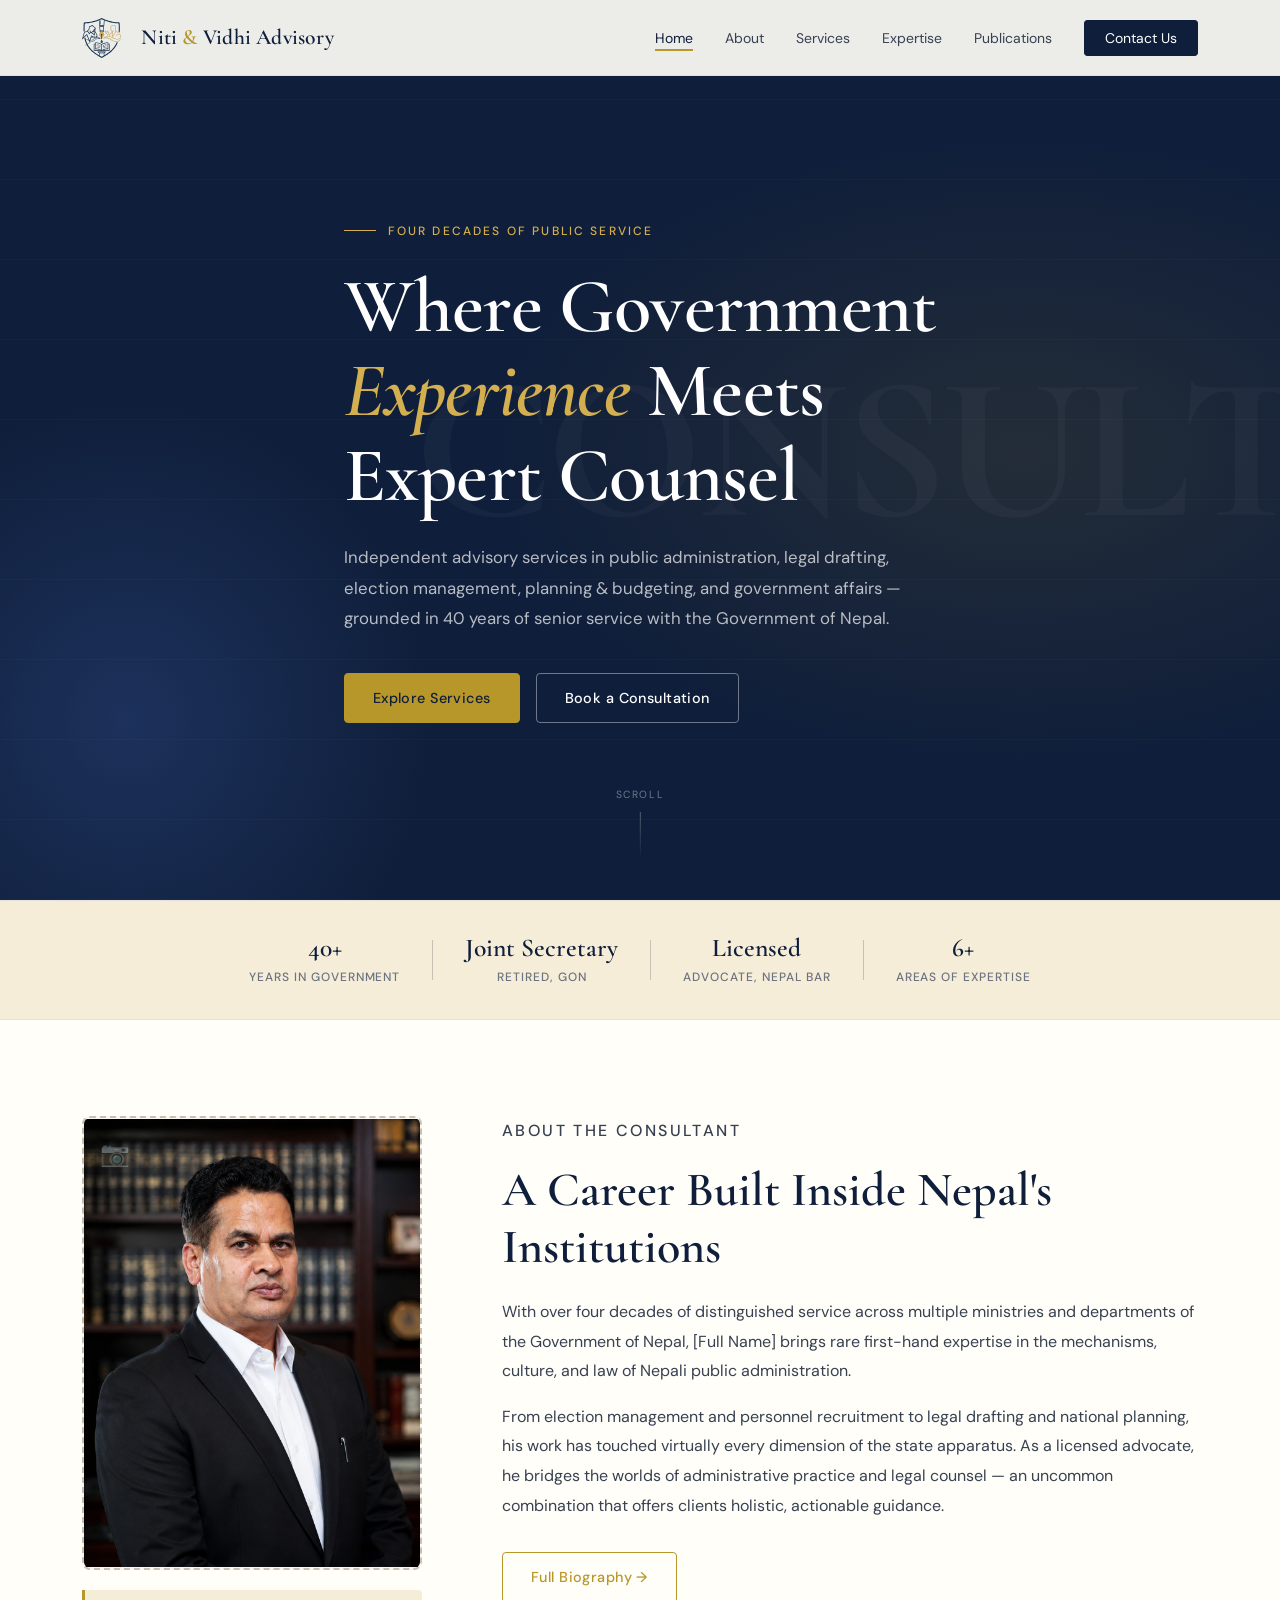
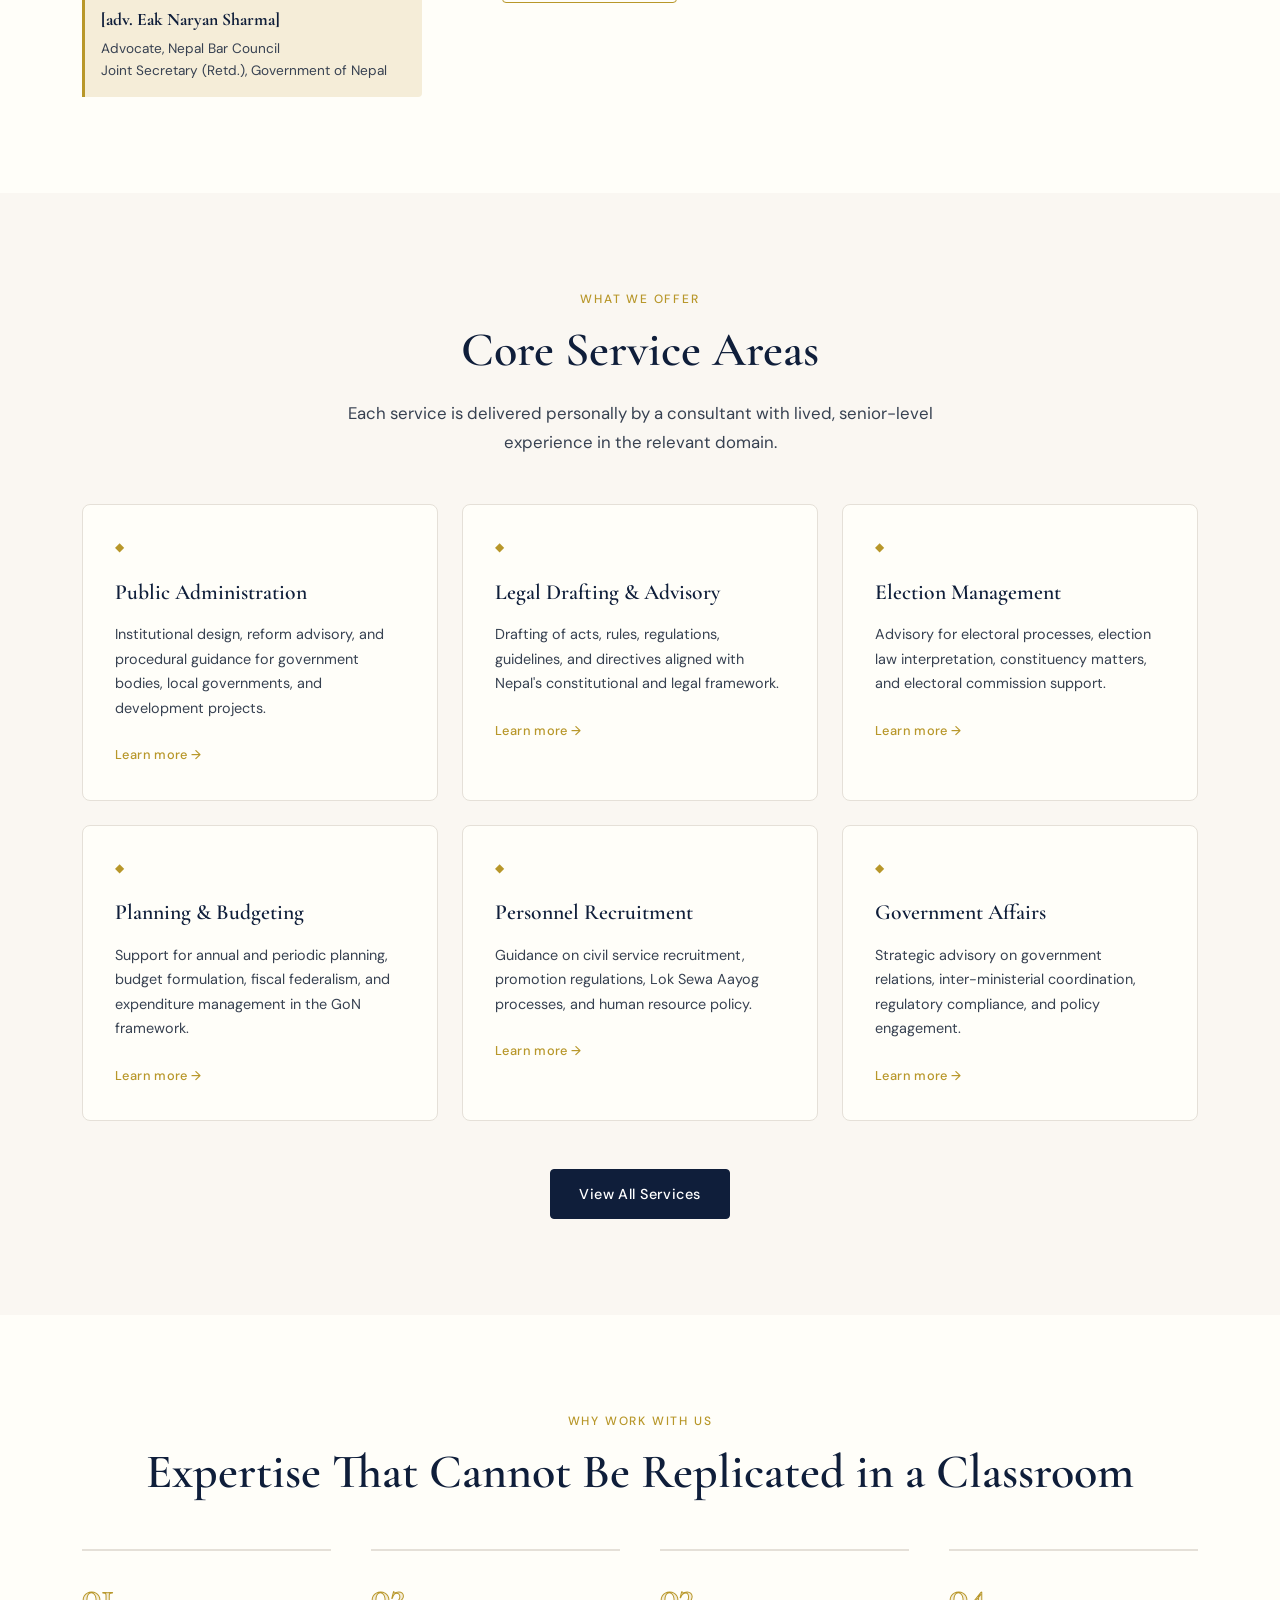
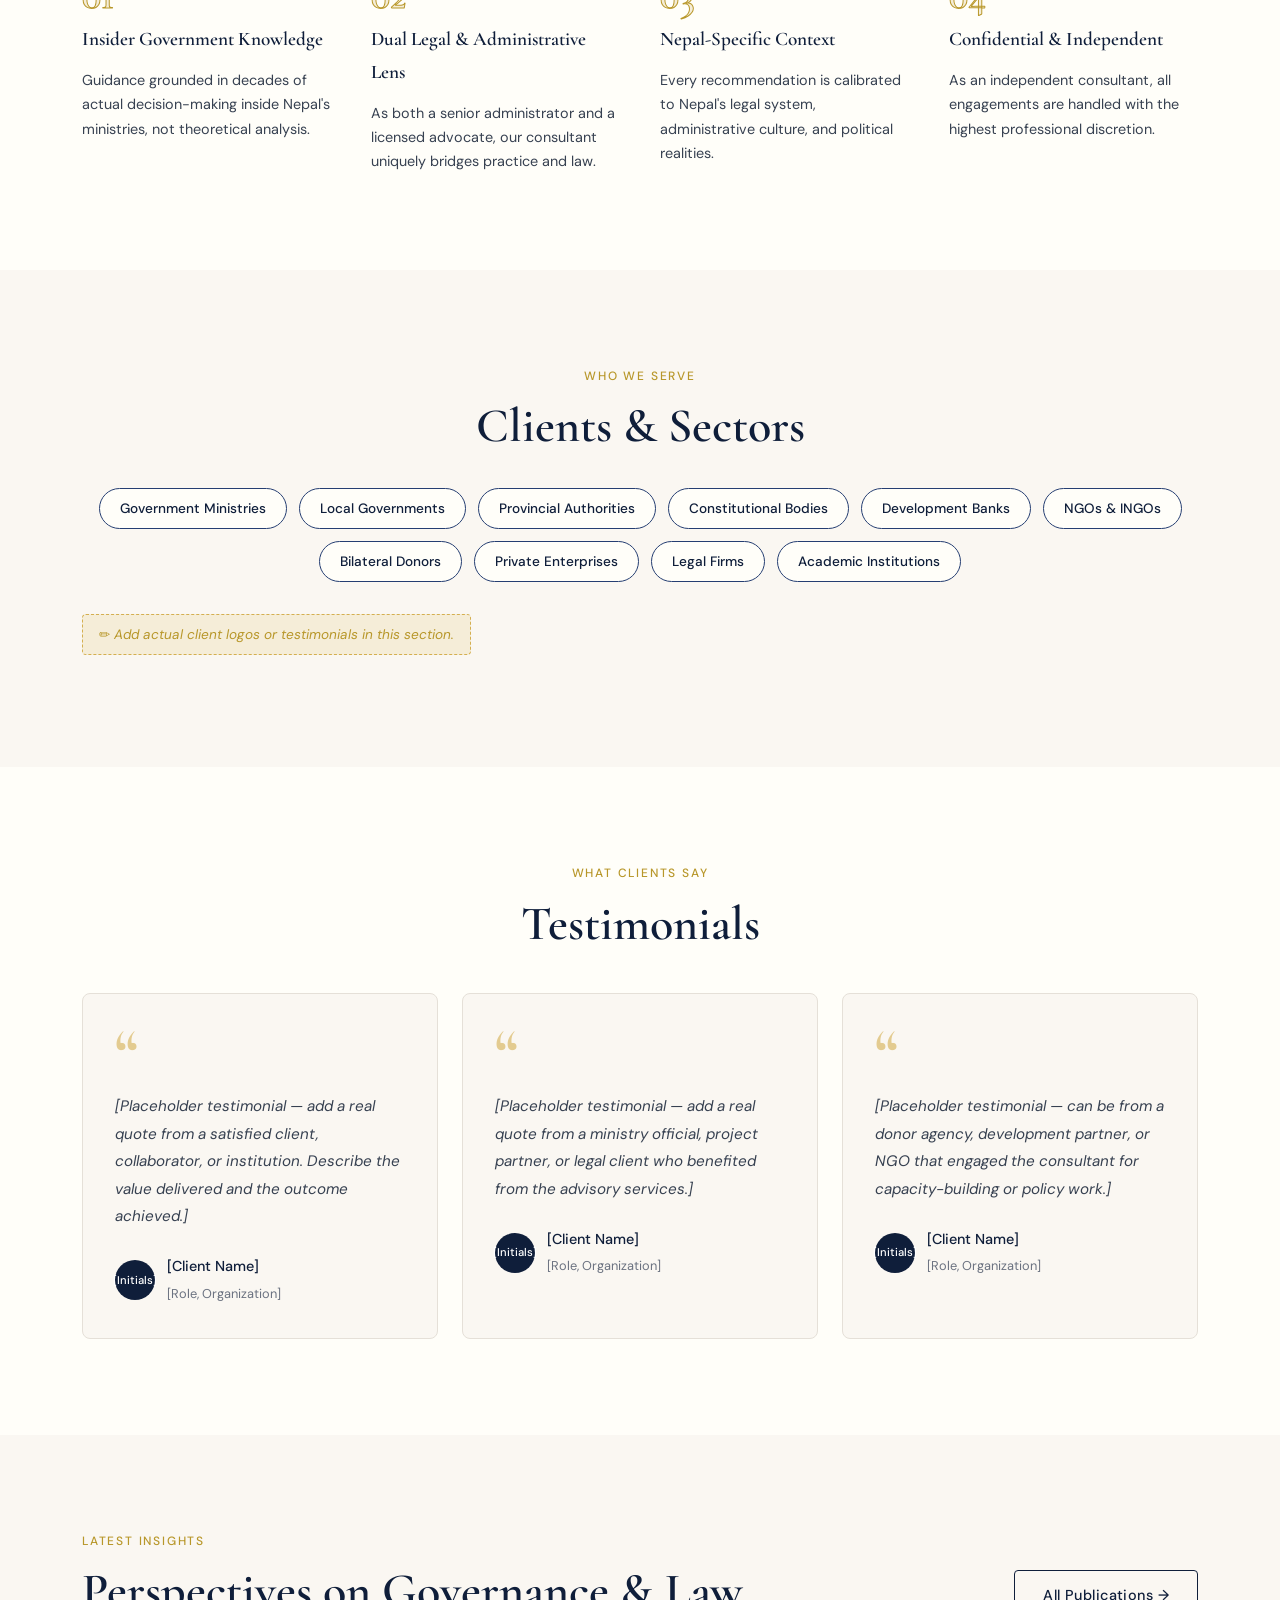
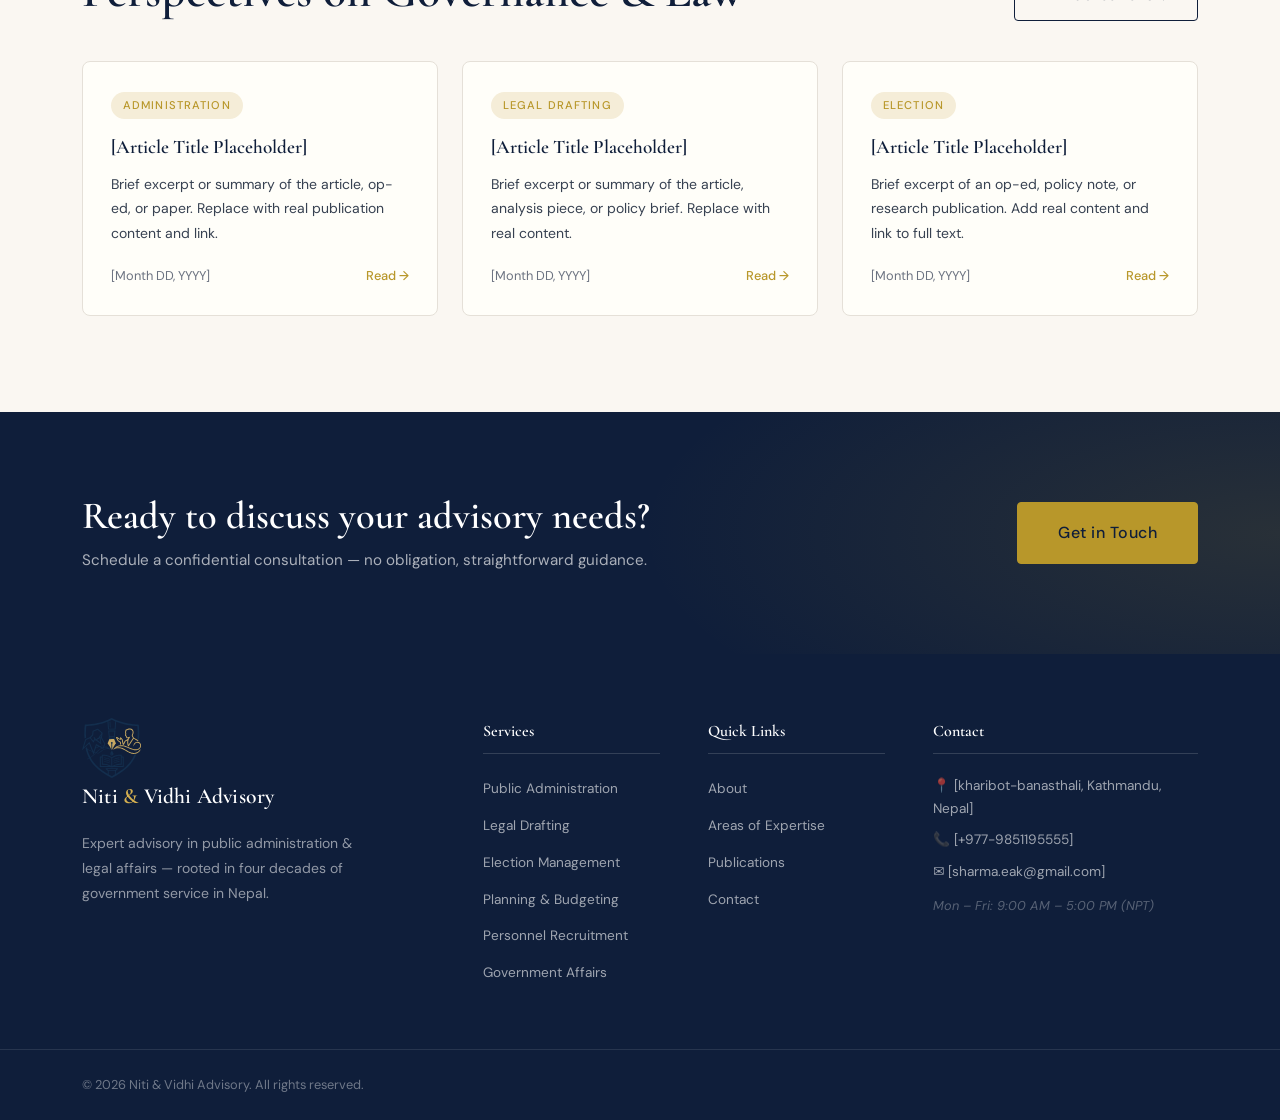
==== commit 96e98e09: "Add files via upload" ====
--- a/index.html
+++ b/index.html
@@ -15,8 +15,8 @@
   <header class="site-header" id="site-header">
     <nav class="nav-container">
       
-      <a href="/index.html" class="logo">
-      <img src="/assets/small_logo.svg" alt="Niti & Vidhi Advisory Logo" class="logo-image">
+      <a href="index.html" class="logo">
+      <img src="assets/small_logo.svg" alt="Niti & Vidhi Advisory Logo" class="logo-image">
       <span class="logo-text">Niti <span class="logo-accent">&</span> Vidhi Advisory</span>
       </a>
       <!--<a href="index.html" class="logo">
@@ -24,12 +24,12 @@
         <span class="logo-text">Sharma<span class="logo-accent">Consult</span></span>
       </a>-->
       <ul class="nav-links" id="nav-links">
-        <li><a href="/index.html" class="nav-link active">Home</a></li>
-        <li><a href="/pages/about.html" class="nav-link">About</a></li>
-        <li><a href="/pages/services.html" class="nav-link">Services</a></li>
-        <li><a href="/pages/expertise.html" class="nav-link">Expertise</a></li>
-        <li><a href="/pages/publications.html" class="nav-link">Publications</a></li>
-        <li><a href="/pages/contact.html" class="nav-link cta-nav">Contact Us</a></li>
+        <li><a href="index.html" class="nav-link active">Home</a></li>
+        <li><a href="pages/about.html" class="nav-link">About</a></li>
+        <li><a href="pages/services.html" class="nav-link">Services</a></li>
+        <li><a href="pages/expertise.html" class="nav-link">Expertise</a></li>
+        <li><a href="pages/publications.html" class="nav-link">Publications</a></li>
+        <li><a href="pages/contact.html" class="nav-link cta-nav">Contact Us</a></li>
       </ul>
       <button class="hamburger" id="hamburger" aria-label="Toggle menu">
         <span></span><span></span><span></span>
@@ -356,8 +356,8 @@
   <footer class="site-footer">
     <div class="container footer-grid">
       <div class="footer-brand">
-        <a href="/index.html" class="logo-footer">
-          <img src="/assets/small_logo.svg" alt="Niti & Vidhi Advisory Logo" class="logo-image-footer">
+        <a href="index.html" class="logo-footer">
+          <img src="assets/small_logo.svg" alt="Niti & Vidhi Advisory Logo" class="logo-image-footer">
           <span class="logo-text">Niti <span class="logo-accent">&</span> Vidhi Advisory</span>
         </a>      
         <p class="footer-tagline">Expert advisory in public administration &amp; legal affairs — rooted in four decades of government service in Nepal.</p>
@@ -365,21 +365,21 @@
       <div class="footer-col">
         <h4>Services</h4>
         <ul>
-          <li><a href="/pages/services.html#administration">Public Administration</a></li>
-          <li><a href="/pages/services.html#legal">Legal Drafting</a></li>
-          <li><a href="/pages/services.html#election">Election Management</a></li>
-          <li><a href="/pages/services.html#planning">Planning &amp; Budgeting</a></li>
-          <li><a href="/pages/services.html#recruitment">Personnel Recruitment</a></li>
-          <li><a href="/pages/services.html#government-affairs">Government Affairs</a></li>
+          <li><a href="pages/services.html#administration">Public Administration</a></li>
+          <li><a href="pages/services.html#legal">Legal Drafting</a></li>
+          <li><a href="pages/services.html#election">Election Management</a></li>
+          <li><a href="pages/services.html#planning">Planning &amp; Budgeting</a></li>
+          <li><a href="pages/services.html#recruitment">Personnel Recruitment</a></li>
+          <li><a href="pages/services.html#government-affairs">Government Affairs</a></li>
         </ul>
       </div>
       <div class="footer-col">
         <h4>Quick Links</h4>
         <ul>
-          <li><a href="/pages/about.html">About</a></li>
-          <li><a href="/pages/expertise.html">Areas of Expertise</a></li>
-          <li><a href="/pages/publications.html">Publications</a></li>
-          <li><a href="/pages/contact.html">Contact</a></li>
+          <li><a href="pages/about.html">About</a></li>
+          <li><a href="pages/expertise.html">Areas of Expertise</a></li>
+          <li><a href="pages/publications.html">Publications</a></li>
+          <li><a href="pages/contact.html">Contact</a></li>
         </ul>
       </div>
       <div class="footer-col footer-contact">
